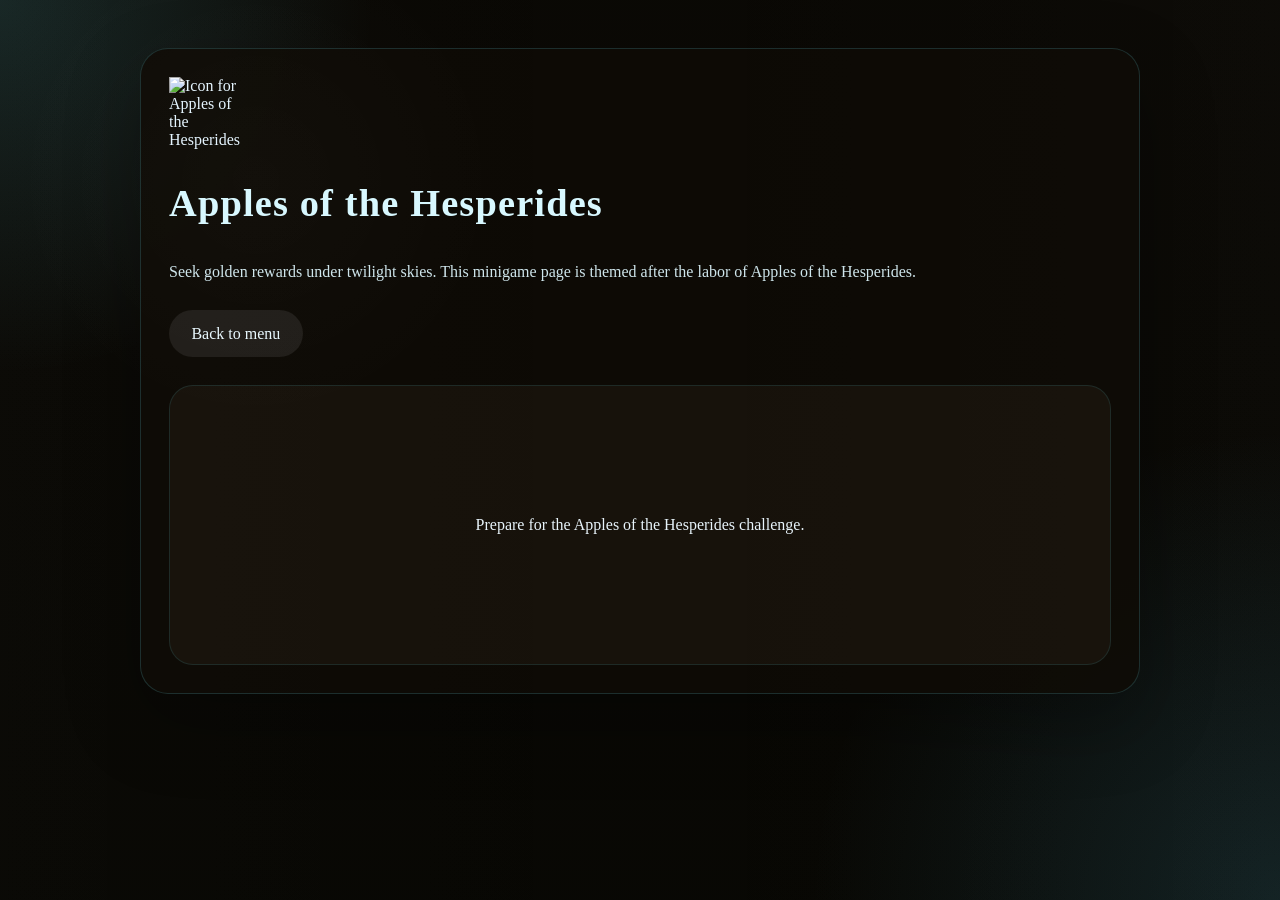
==== game11.html @ d19bc060 "Add files via upload" ====
<!DOCTYPE html>
<html lang="en">
<head>
  <meta charset="UTF-8" />
  <meta name="viewport" content="width=device-width, initial-scale=1.0" />
  <title>Apples of the Hesperides | The 12 Labors of the Modern Hero</title>
  <link rel="stylesheet" href="styles.css" />
</head>
<body>
  <main class="game-shell">
    <section class="game-panel">
      <img class="game-icon" src="assets/logo_transparent_11.png" alt="Icon for Apples of the Hesperides" />
      <h1>Apples of the Hesperides</h1>
      <p>Seek golden rewards under twilight skies. This minigame page is themed after the labor of Apples of the Hesperides.</p>
      <div class="game-actions">
        <a class="link-button" href="index.html">Back to menu</a>
      </div>
      <div class="game-frame">Prepare for the Apples of the Hesperides challenge.</div>
    </section>
  </main>
</body>
</html>
---- styles.css ----
:root {
  color-scheme: dark;
  font-family: "Cormorant Garamond", "Palatino Linotype", Palatino, Georgia, serif;
  background: #0b0b05;
  color: #e5f5ff;
  --accent: #5fd4e1;
  --accent-soft: rgba(95, 212, 225, 0.18);
  --accent-strong: rgba(95, 212, 225, 0.45);
  --surface: rgba(12, 10, 4, 0.82);
  --surface-strong: rgba(14, 11, 6, 0.94);
}

* {
  box-sizing: border-box;
}

body {
  margin: 0;
  min-height: 100vh;
  background: radial-gradient(circle at top left, rgba(95, 212, 225, 0.14), transparent 24%),
    radial-gradient(circle at bottom right, rgba(70, 165, 195, 0.16), transparent 30%),
    linear-gradient(180deg, rgba(11, 8, 6, 0.55), rgba(6, 5, 3, 0.55)),
    url("assets/main.jpg") center/cover no-repeat fixed;
}

body::before {
  content: "";
  position: fixed;
  inset: 0;
  background-image: radial-gradient(circle at 20% 20%, rgba(255, 255, 255, 0.02), transparent 20%),
    linear-gradient(90deg, rgba(255, 255, 255, 0.01), transparent 50%, rgba(255, 255, 255, 0.01));
  pointer-events: none;
}

.page-shell {
  width: min(1100px, calc(100% - 2rem));
  margin: 0 auto;
  padding: clamp(1.25rem, 3vw, 2.5rem) 0 3.5rem;
}

.hero {
  padding: 1.75rem 2rem;
  margin-bottom: 1.75rem;
  border-radius: 24px;
  background: rgba(16, 14, 10, 0.78);
  border: 1px solid var(--accent-soft);
  box-shadow: 0 24px 70px rgba(0, 0, 0, 0.3);
}

.eyebrow {
  display: inline-block;
  margin-bottom: 0.9rem;
  font-size: 0.82rem;
  letter-spacing: 0.24em;
  text-transform: uppercase;
  color: var(--accent);
}

.hero h1 {
  font-size: clamp(2.2rem, 4vw, 3.6rem);
  line-height: 1.04;
  margin: 0;
  letter-spacing: 0.02em;
  text-shadow: 0 1px 10px rgba(95, 212, 225, 0.18);
}

.hero p {
  margin: 0.95rem 0 0;
  max-width: 42rem;
  color: #d8eef7;
  font-size: 1rem;
  line-height: 1.85;
}

.cards-grid {
  display: grid;
  grid-template-columns: repeat(auto-fit, minmax(200px, 1fr));
  gap: 1rem;
}

.card {
  display: block;
  padding: 1.25rem;
  border-radius: 20px;
  background: rgba(18, 16, 12, 0.92);
  border: 1px solid rgba(95, 212, 225, 0.14);
  color: inherit;
  text-decoration: none;
  transition: transform 220ms ease, border-color 220ms ease, box-shadow 220ms ease;
}

.card:hover,
.card:focus-visible {
  transform: translateY(-4px);
  border-color: var(--accent-strong);
  box-shadow: 0 16px 40px rgba(0, 0, 0, 0.28);
}

.card-index {
  display: inline-flex;
  align-items: center;
  justify-content: center;
  width: 2.6rem;
  height: 2.6rem;
  border-radius: 14px;
  margin-bottom: 1.2rem;
  background: rgba(95, 212, 225, 0.18);
  color: #d8f7ff;
  font-weight: 700;
}

.card h2 {
  margin: 0 0 0.65rem;
  font-size: 1.15rem;
  letter-spacing: 0.01em;
}

.card p {
  margin: 0;
  color: #cde7f0;
}

.game-shell {
  width: min(1000px, calc(100% - 2rem));
  margin: 0 auto;
  padding: clamp(1.75rem, 4vw, 3rem) 0 3.5rem;
}

.game-panel {
  padding: 1.75rem;
  border-radius: 28px;
  background: var(--surface-strong);
  border: 1px solid var(--accent-soft);
  box-shadow: 0 28px 75px rgba(0, 0, 0, 0.32);
}

.game-panel h1 {
  margin-top: 0;
  font-size: clamp(2rem, 3vw, 3rem);
  letter-spacing: 0.03em;
  color: #d8f8ff;
}

.game-panel p {
  margin: 1rem 0 1.5rem;
  line-height: 1.85;
  color: #cfe6ec;
}

.game-panel .game-actions {
  display: flex;
  flex-wrap: wrap;
  gap: 1rem;
}

.button,
.link-button {
  appearance: none;
  border: none;
  border-radius: 999px;
  padding: 0.9rem 1.4rem;
  font-size: 1rem;
  cursor: pointer;
  text-decoration: none;
  display: inline-flex;
  align-items: center;
  justify-content: center;
}

.link-button {
  color: #e9f9ff;
  background: rgba(255, 255, 255, 0.08);
}

.link-button:hover,
.link-button:focus-visible {
  background: rgba(95, 212, 225, 0.18);
}

.game-frame {
  margin-top: 1.75rem;
  padding: 1.5rem;
  border-radius: 24px;
  background: rgba(24, 20, 12, 0.92);
  min-height: 280px;
  color: #e8f4fb;
  display: grid;
  place-items: center;
  text-align: center;
  border: 1px solid rgba(95, 212, 225, 0.12);
}

@media (max-width: 640px) {
  .hero {
    padding: 1.5rem;
  }

  .card {
    padding: 1.5rem;
  }
}

.card-image {
  width: 64px;
  height: 64px;
  display: block;
  margin: 1rem 0 1rem;
}

.card-copy {
  min-height: 6rem;
}

.game1-task {
  margin: 0.75rem 0 0.5rem;
  font-size: 0.95rem;
  font-weight: 700;
  color: var(--accent);
  letter-spacing: 0.08em;
}

.game1-start-panel {
  display: grid;
  gap: 1rem;
  padding: 1.75rem 1.5rem;
  margin-bottom: 1rem;
  border-radius: 24px;
  background: rgba(8, 12, 18, 0.94);
  border: 1px solid rgba(95, 212, 225, 0.22);
  box-shadow: inset 0 0 30px rgba(20, 35, 48, 0.36);
  text-align: center;
}

.game1-start-panel h2 {
  margin: 0;
  font-size: 1.35rem;
  letter-spacing: 0.04em;
  color: #ffffff;
}

.game1-start-panel p {
  margin: 0;
  line-height: 1.7;
  color: #dcecff;
  max-width: min(28rem, 100%);
}

.game1-start-panel .link-button {
  min-width: 180px;
  padding: 0.95rem 1.6rem;
  background: linear-gradient(135deg, #5fd4e1, #2fd2d8);
  color: #041d22;
  font-weight: 700;
  box-shadow: 0 14px 28px rgba(0, 0, 0, 0.22);
}

.game1-start-panel .link-button:hover,
.game1-start-panel .link-button:focus-visible {
  background: linear-gradient(135deg, #82e6f2, #43d5de);
}

.hidden {
  display: none !important;
}

.game-icon {
  width: 80px;
  height: 80px;
  display: block;
  margin-bottom: 1.5rem;
}

.game1-frame {
  display: grid;
  gap: 1.5rem;
}

.game1-board {
  position: relative;
  min-height: 340px;
  border-radius: 24px;
  overflow: hidden;
  background: radial-gradient(circle at top, #627d8e 0%, #1b2932 55%, #0c1215 100%);
  box-shadow: inset 0 0 120px rgba(0, 0, 0, 0.25);
}

.window-view {
  position: absolute;
  inset: 0;
  z-index: 0;
  background: linear-gradient(180deg, rgba(255, 255, 255, 0.05), transparent 30%),
    radial-gradient(circle at center, rgba(220, 245, 255, 0.08), transparent 18%);
}

.window-glass {
  position: absolute;
  inset: 0;
  z-index: 1;
  display: grid;
  place-items: center;
  padding: 1rem;
}

.fog-layer {
  position: absolute;
  inset: 0;
  background: radial-gradient(circle at center, rgba(10, 12, 15, 0.88), rgba(10, 12, 15, 0.75) 24%, rgba(10, 12, 15, 0.98) 100%);
  opacity: 0.78;
  transition: opacity 220ms ease;
}

.scribble-wall {
  position: absolute;
  inset: 0;
  pointer-events: none;
}

.scribble {
  position: absolute;
  font-size: 0.85rem;
  line-height: 1.2;
  color: rgba(255, 255, 255, 0.18);
  text-shadow: 0 1px 2px rgba(0, 0, 0, 0.35);
  transform: rotate(-6deg);
  letter-spacing: 0.02em;
}

.scribble-1 { top: 12%; left: 10%; }
.scribble-2 { top: 20%; right: 12%; transform: rotate(8deg); }
.scribble-3 { top: 45%; left: 18%; transform: rotate(-10deg); }
.scribble-4 { top: 55%; right: 16%; transform: rotate(5deg); }
.scribble-5 { top: 72%; left: 22%; transform: rotate(4deg); }
.scribble-6 { top: 80%; right: 18%; transform: rotate(-8deg); }

.tile-grid {
  position: relative;
  width: 100%;
  display: grid;
  grid-template-columns: repeat(auto-fit, minmax(140px, 1fr));
  gap: 0.85rem;
  z-index: 2;
}

.tile-card {
  position: relative;
  z-index: 3;
  padding: 0.95rem 1rem;
  min-height: 4rem;
  border-radius: 16px;
  border: 1px solid rgba(255, 255, 255, 0.18);
  background: rgba(255, 255, 255, 0.14);
  color: #ffffff;
  font-weight: 600;
  text-align: center;
  font-size: 0.95rem;
  line-height: 1.35;
  cursor: pointer;
  transition: transform 180ms ease, background 180ms ease, border-color 180ms ease;
  box-shadow: 0 14px 40px rgba(0, 0, 0, 0.12);
}

.tile-card:hover,
.tile-card:focus-visible {
  transform: translateY(-3px);
}

.tile-card.action {
  background: rgba(95, 212, 225, 0.18);
  border-color: rgba(95, 212, 225, 0.3);
  color: #e9fdff;
}

.tile-card.thought {
  background: rgba(195, 80, 90, 0.2);
  border-color: rgba(195, 80, 90, 0.35);
  color: #ffe5e9;
  font-style: italic;
}

.game1-status {
  display: grid;
  gap: 0.8rem;
}

.game1-meter {
  display: grid;
  gap: 0.45rem;
}

.game1-meter label {
  font-size: 0.85rem;
  letter-spacing: 0.18em;
  text-transform: uppercase;
  color: #d7f6ff;
}

.meter-bar {
  width: 100%;
  height: 14px;
  border-radius: 999px;
  background: rgba(255, 255, 255, 0.08);
  overflow: hidden;
}

.meter-fill {
  width: 0%;
  height: 100%;
  background: linear-gradient(90deg, var(--accent), #a7f7ff);
  transition: width 220ms ease;
}

.game1-message {
  color: #d7f6ff;
  font-size: 0.98rem;
  min-height: 1.3rem;
}
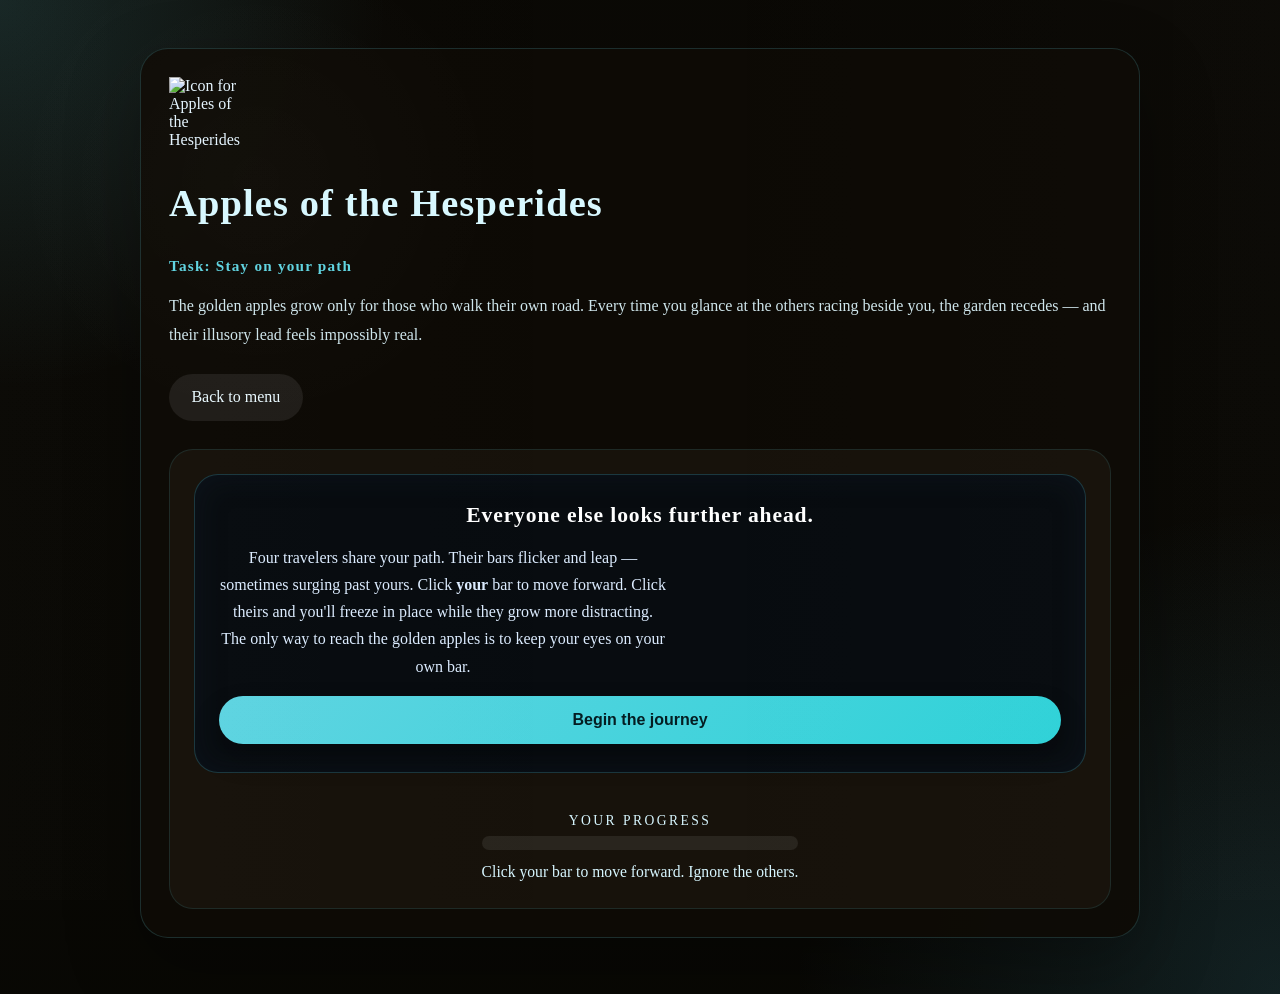
==== commit f3fe9dbc: "impl other games" ====
--- a/game11.html
+++ b/game11.html
@@ -1,22 +1,37 @@
-<!DOCTYPE html>
-<html lang="en">
-<head>
-  <meta charset="UTF-8" />
-  <meta name="viewport" content="width=device-width, initial-scale=1.0" />
-  <title>Apples of the Hesperides | The 12 Labors of the Modern Hero</title>
-  <link rel="stylesheet" href="styles.css" />
-</head>
-<body>
-  <main class="game-shell">
-    <section class="game-panel">
-      <img class="game-icon" src="assets/logo_transparent_11.png" alt="Icon for Apples of the Hesperides" />
-      <h1>Apples of the Hesperides</h1>
-      <p>Seek golden rewards under twilight skies. This minigame page is themed after the labor of Apples of the Hesperides.</p>
-      <div class="game-actions">
-        <a class="link-button" href="index.html">Back to menu</a>
-      </div>
-      <div class="game-frame">Prepare for the Apples of the Hesperides challenge.</div>
-    </section>
-  </main>
-</body>
-</html>+<!DOCTYPE html>
+<html lang="en">
+<head>
+  <meta charset="UTF-8" />
+  <meta name="viewport" content="width=device-width, initial-scale=1.0" />
+  <title>Apples of the Hesperides | The 12 Labors of the Modern Hero</title>
+  <link rel="stylesheet" href="styles.css" />
+  <link rel="stylesheet" href="game11.css" />
+</head>
+<body>
+  <main class="game-shell">
+    <section class="game-panel">
+      <img class="game-icon" src="assets/logo_transparent_10.png" alt="Icon for Apples of the Hesperides" />
+      <h1>Apples of the Hesperides</h1>
+      <div class="game1-task">Task: Stay on your path</div>
+      <p>The golden apples grow only for those who walk their own road. Every time you glance at the others racing beside you, the garden recedes — and their illusory lead feels impossibly real.</p>
+      <div class="game-actions"><a class="link-button" href="index.html">Back to menu</a></div>
+      <div class="game-frame game1-frame">
+        <div class="game1-start-panel" id="gameStart">
+          <h2>Everyone else looks further ahead.</h2>
+          <p>Four travelers share your path. Their bars flicker and leap — sometimes surging past yours. Click <strong>your</strong> bar to move forward. Click theirs and you'll freeze in place while they grow more distracting. The only way to reach the golden apples is to keep your eyes on your own bar.</p>
+          <button class="link-button" id="startButton">Begin the journey</button>
+        </div>
+        <div class="game11-board hidden" id="gameBoard"><!-- bars injected by JS --></div>
+        <div class="game1-status">
+          <div class="game1-meter">
+            <label for="meterFill">Your progress</label>
+            <div class="meter-bar"><div class="meter-fill" id="meterFill"></div></div>
+          </div>
+          <div class="game1-message" id="gameMessage">Click your bar to move forward. Ignore the others.</div>
+        </div>
+      </div>
+    </section>
+  </main>
+  <script src="game11.js" defer></script>
+</body>
+</html>
--- a/styles.css
+++ b/styles.css
@@ -415,3 +415,74 @@
   font-size: 0.98rem;
   min-height: 1.3rem;
 }
+
+.game2-board {
+  position: relative;
+  width: 100%;
+  justify-self: stretch;
+  min-height: 360px;
+  border-radius: 24px;
+  overflow: hidden;
+  background: radial-gradient(circle at 30% 20%, #2a3140 0%, #161a22 55%, #0a0d12 100%);
+  box-shadow: inset 0 0 120px rgba(0, 0, 0, 0.35);
+}
+
+.game2-gum-layer {
+  position: absolute;
+  inset: 0;
+}
+
+.game2-gum {
+  position: absolute;
+  z-index: 2;
+  opacity: 1;
+  appearance: none;
+  border: 1px solid rgba(255, 255, 255, 0.28);
+  background: radial-gradient(circle at 30% 30%, #ffc7d1 0%, #e36a83 55%, #8a2740 110%);
+  color: #2a0a13;
+  font-family: inherit;
+  font-weight: 700;
+  font-style: italic;
+  font-size: 0.9rem;
+  letter-spacing: 0.01em;
+  padding: 0.55rem 0.9rem;
+  border-radius: 999px;
+  cursor: pointer;
+  user-select: none;
+  white-space: nowrap;
+  box-shadow: 0 8px 22px rgba(0, 0, 0, 0.4), inset 0 0 14px rgba(255, 255, 255, 0.22);
+  transform: translate(-50%, -50%) rotate(var(--rot, 0deg)) scale(1);
+  transition: opacity 320ms ease, transform 320ms ease, filter 200ms ease;
+}
+
+.game2-gum:hover,
+.game2-gum:focus-visible {
+  filter: brightness(1.08);
+  outline: none;
+}
+
+.game2-gum.game2-gum-spawning {
+  opacity: 0;
+  transform: translate(-50%, -50%) rotate(var(--rot, 0deg)) scale(0.4);
+}
+
+.game2-gum.fading {
+  opacity: 0;
+  transform: translate(-50%, -50%) rotate(var(--rot, 0deg)) scale(0.6);
+  pointer-events: none;
+  transition: opacity 700ms ease, transform 700ms ease;
+}
+
+.game2-end {
+  position: absolute;
+  inset: 0;
+  display: grid;
+  place-items: center;
+  background: rgba(8, 10, 14, 0.82);
+  color: #e9fdff;
+  font-size: 1.15rem;
+  text-align: center;
+  padding: 2rem;
+  z-index: 5;
+  letter-spacing: 0.02em;
+}
--- a/game11.css
+++ b/game11.css
@@ -0,0 +1,196 @@
+/* ── Game 11: Apples of the Hesperides ── */
+
+.game11-board {
+  position: relative;
+  width: 100%;
+  justify-self: stretch;
+  min-height: 360px;
+  border-radius: 24px;
+  background: radial-gradient(circle at 20% 10%, #1e2e14 0%, #0e1a0a 50%, #060b04 100%);
+  box-shadow: inset 0 0 100px rgba(0, 0, 0, 0.45);
+  padding: 1.5rem 1.75rem;
+  display: flex;
+  flex-direction: column;
+  gap: 1rem;
+}
+
+/* ── Individual bar rows ── */
+.game11-bar-row {
+  display: flex;
+  flex-direction: column;
+  gap: 0.35rem;
+}
+
+.game11-bar-label {
+  display: flex;
+  justify-content: space-between;
+  align-items: center;
+  font-size: 0.88rem;
+  letter-spacing: 0.1em;
+  text-transform: uppercase;
+  color: #c8e6c0;
+}
+
+.game11-bar-label .game11-name {
+  font-weight: 700;
+}
+
+.game11-bar-label .game11-pct {
+  font-size: 0.78rem;
+  color: #8db885;
+}
+
+/* The clickable track */
+.game11-track {
+  width: 100%;
+  height: 36px;
+  border-radius: 999px;
+  background: rgba(255, 255, 255, 0.06);
+  border: 1px solid rgba(255, 255, 255, 0.1);
+  cursor: pointer;
+  position: relative;
+  overflow: hidden;
+  transition: border-color 200ms ease, box-shadow 200ms ease;
+}
+
+.game11-track:hover {
+  border-color: rgba(255, 255, 255, 0.22);
+}
+
+.game11-fill {
+  height: 100%;
+  border-radius: 999px;
+  transition: width 260ms ease;
+  position: relative;
+}
+
+/* ── Player's own bar ── */
+.game11-bar-row.is-player .game11-track {
+  height: 44px;
+  border-color: rgba(95, 212, 225, 0.35);
+  box-shadow: 0 0 18px rgba(95, 212, 225, 0.12);
+}
+
+.game11-bar-row.is-player .game11-track:hover {
+  border-color: rgba(95, 212, 225, 0.7);
+  box-shadow: 0 0 28px rgba(95, 212, 225, 0.28);
+}
+
+.game11-bar-row.is-player .game11-fill {
+  background: linear-gradient(90deg, #5fd4e1, #a7f7ff);
+}
+
+.game11-bar-row.is-player .game11-name {
+  color: #a7f7ff;
+  font-size: 1rem;
+}
+
+/* ── Other players' bars (glossy, tempting) ── */
+.game11-bar-row.is-other .game11-track {
+  height: 40px;
+  border-color: rgba(255, 210, 80, 0.25);
+  box-shadow: 0 0 14px rgba(255, 210, 80, 0.08);
+}
+
+.game11-bar-row.is-other .game11-track:hover {
+  border-color: rgba(255, 210, 80, 0.55);
+  box-shadow: 0 0 24px rgba(255, 210, 80, 0.22);
+}
+
+.game11-bar-row.is-other .game11-fill {
+  background: linear-gradient(90deg, #c8960a, #ffe066, #ffd700);
+  box-shadow: inset 0 0 20px rgba(255, 255, 200, 0.35);
+}
+
+/* Gloss sheen inside other bars */
+.game11-bar-row.is-other .game11-fill::after {
+  content: '';
+  position: absolute;
+  inset: 0;
+  background: linear-gradient(180deg, rgba(255,255,255,0.28) 0%, transparent 55%);
+  border-radius: 999px;
+  pointer-events: none;
+}
+
+.game11-bar-row.is-other .game11-name {
+  color: #ffe580;
+}
+
+/* ── Flashing / distraction state on other bars ── */
+.game11-bar-row.is-distracted .game11-track {
+  border-color: rgba(255, 200, 20, 0.85) !important;
+  box-shadow: 0 0 34px rgba(255, 210, 80, 0.55) !important;
+  animation: game11-pulse 0.55s ease-in-out infinite alternate;
+}
+
+@keyframes game11-pulse {
+  from { box-shadow: 0 0 18px rgba(255, 210, 80, 0.45); }
+  to   { box-shadow: 0 0 48px rgba(255, 210, 80, 0.85); }
+}
+
+/* Frozen player bar */
+.game11-bar-row.is-frozen .game11-fill {
+  transition: none;
+  opacity: 0.65;
+}
+
+.game11-bar-row.is-frozen .game11-track {
+  cursor: not-allowed;
+  border-color: rgba(95, 212, 225, 0.15) !important;
+}
+
+/* ── Win overlay ── */
+.game11-end {
+  position: absolute;
+  inset: 0;
+  display: grid;
+  place-items: center;
+  background: rgba(4, 18, 4, 0.88);
+  color: #e9fdee;
+  text-align: center;
+  padding: 2rem;
+  z-index: 10;
+  border-radius: 24px;
+  backdrop-filter: blur(4px);
+}
+
+.game11-end h2 {
+  margin: 0 0 0.75rem;
+  font-size: 1.6rem;
+  color: #a7f7ff;
+  letter-spacing: 0.04em;
+}
+
+.game11-end p {
+  margin: 0;
+  font-size: 1.05rem;
+  line-height: 1.7;
+  color: #c8f5cc;
+  max-width: 28rem;
+}
+
+/* ── Comparison message badge ── */
+.game11-compare-msg {
+  position: absolute;
+  top: 1rem;
+  right: 1.25rem;
+  background: rgba(30, 22, 4, 0.92);
+  border: 1px solid rgba(255, 210, 80, 0.45);
+  color: #ffe580;
+  font-size: 0.82rem;
+  padding: 0.45rem 0.9rem;
+  border-radius: 999px;
+  pointer-events: none;
+  opacity: 0;
+  transform: translateY(-4px);
+  transition: opacity 250ms ease, transform 250ms ease;
+  z-index: 5;
+  max-width: 260px;
+  text-align: center;
+  line-height: 1.35;
+}
+
+.game11-compare-msg.visible {
+  opacity: 1;
+  transform: translateY(0);
+}
